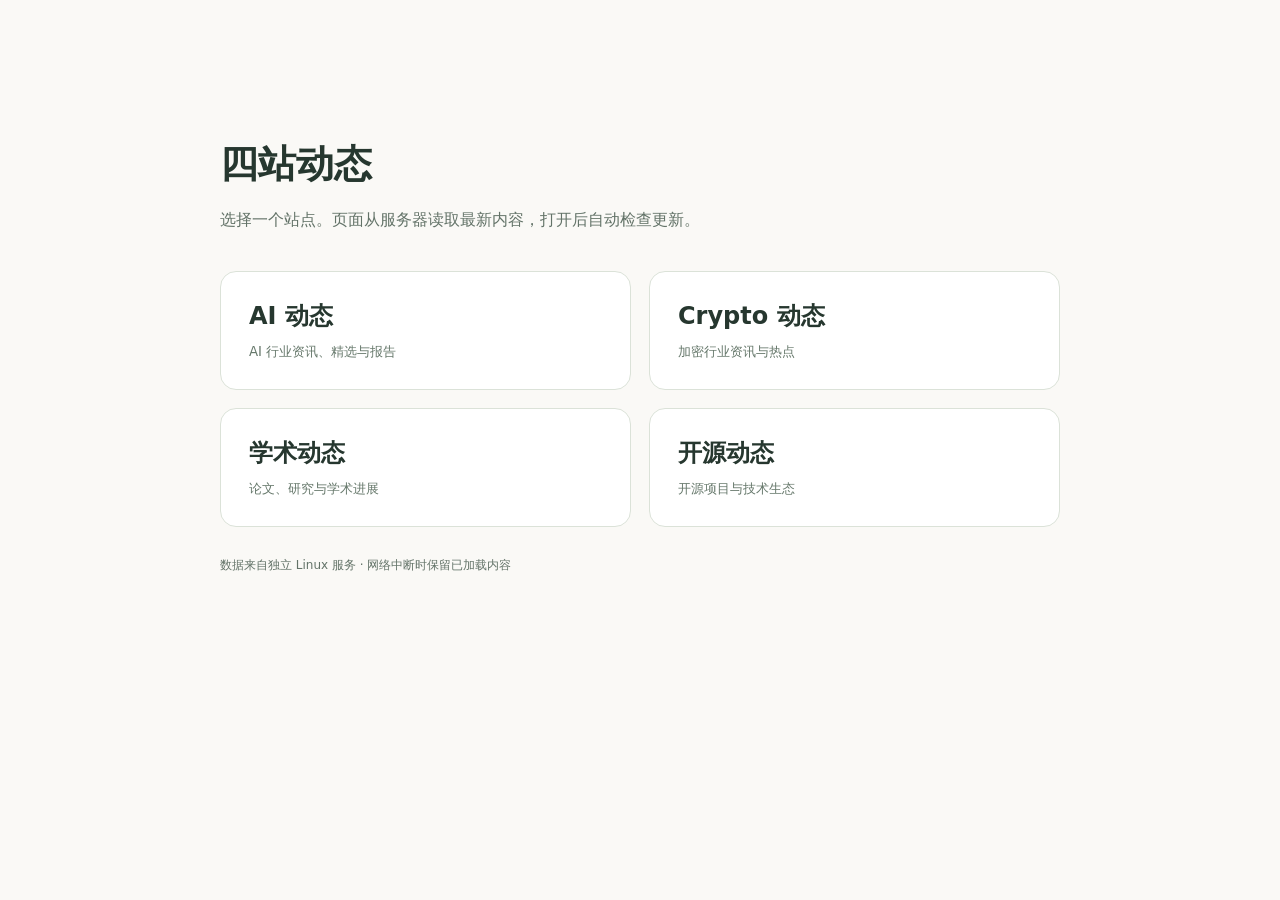
==== index.html @ a40d04ef "Deploy four station live reader" ====
<!doctype html><html lang="zh-CN"><head><meta charset="utf-8"><meta name="viewport" content="width=device-width,initial-scale=1"><title>四站动态</title><style>body{margin:0;background:#faf9f6;color:#26372f;font:16px system-ui,sans-serif}main{max-width:840px;margin:10vh auto;padding:24px}h1{font-size:38px;margin-bottom:12px}p{color:#637368;line-height:1.8}.grid{display:grid;grid-template-columns:1fr 1fr;gap:18px;margin-top:36px}a{display:block;padding:28px;border:1px solid #dbe2d8;border-radius:16px;color:inherit;text-decoration:none;background:white}a:hover{border-color:#548b68}strong{display:block;font-size:24px;margin-bottom:9px}small{color:#66786b}@media(max-width:560px){.grid{grid-template-columns:1fr}main{margin:3vh auto}h1{font-size:30px}}</style></head><body><main><h1>四站动态</h1><p>选择一个站点。页面从服务器读取最新内容，打开后自动检查更新。</p><div class="grid"><a href="./ai/"><strong>AI 动态</strong><small>AI 行业资讯、精选与报告</small></a><a href="./crypto/"><strong>Crypto 动态</strong><small>加密行业资讯与热点</small></a><a href="./acad/"><strong>学术动态</strong><small>论文、研究与学术进展</small></a><a href="./open/"><strong>开源动态</strong><small>开源项目与技术生态</small></a></div><p style="font-size:12px;margin-top:28px">数据来自独立 Linux 服务 · 网络中断时保留已加载内容</p></main></body></html>
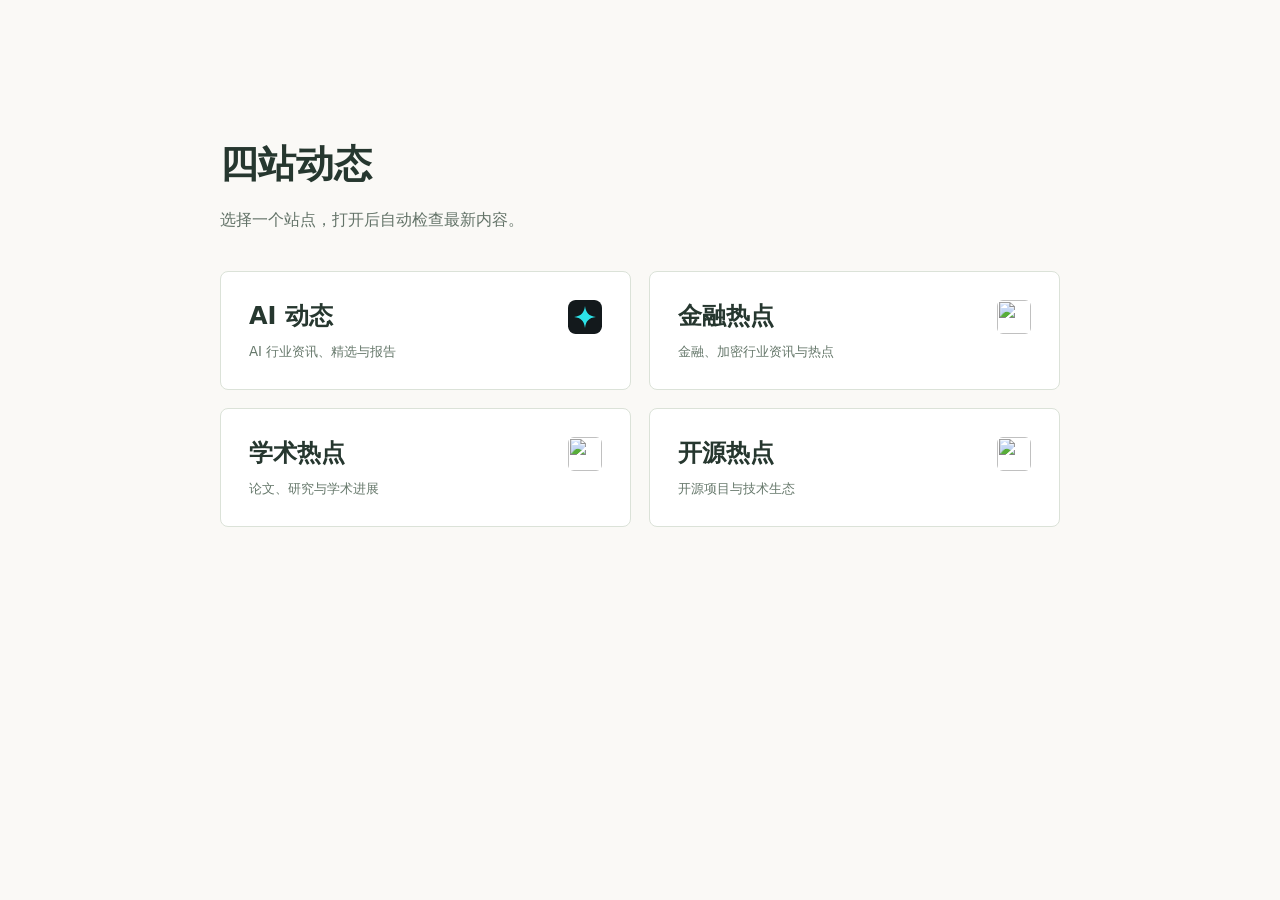
==== commit 4491990d: "Deploy four station live reader" ====
--- a/index.html
+++ b/index.html
@@ -1 +1,9 @@
-<!doctype html><html lang="zh-CN"><head><meta charset="utf-8"><meta name="viewport" content="width=device-width,initial-scale=1"><title>四站动态</title><style>body{margin:0;background:#faf9f6;color:#26372f;font:16px system-ui,sans-serif}main{max-width:840px;margin:10vh auto;padding:24px}h1{font-size:38px;margin-bottom:12px}p{color:#637368;line-height:1.8}.grid{display:grid;grid-template-columns:1fr 1fr;gap:18px;margin-top:36px}a{display:block;padding:28px;border:1px solid #dbe2d8;border-radius:16px;color:inherit;text-decoration:none;background:white}a:hover{border-color:#548b68}strong{display:block;font-size:24px;margin-bottom:9px}small{color:#66786b}@media(max-width:560px){.grid{grid-template-columns:1fr}main{margin:3vh auto}h1{font-size:30px}}</style></head><body><main><h1>四站动态</h1><p>选择一个站点。页面从服务器读取最新内容，打开后自动检查更新。</p><div class="grid"><a href="./ai/"><strong>AI 动态</strong><small>AI 行业资讯、精选与报告</small></a><a href="./crypto/"><strong>Crypto 动态</strong><small>加密行业资讯与热点</small></a><a href="./acad/"><strong>学术动态</strong><small>论文、研究与学术进展</small></a><a href="./open/"><strong>开源动态</strong><small>开源项目与技术生态</small></a></div><p style="font-size:12px;margin-top:28px">数据来自独立 Linux 服务 · 网络中断时保留已加载内容</p></main></body></html>
+<!doctype html>
+<html lang="zh-CN"><head><meta charset="utf-8"><meta name="viewport" content="width=device-width,initial-scale=1"><title>四站动态</title>
+<style>body{margin:0;background:#faf9f6;color:#26372f;font:16px system-ui,sans-serif}main{max-width:840px;margin:10vh auto;padding:24px}h1{font-size:38px;margin-bottom:12px}p{color:#637368;line-height:1.8}.grid{display:grid;grid-template-columns:1fr 1fr;gap:18px;margin-top:36px}a{display:block;padding:28px;border:1px solid #dbe2d8;border-radius:8px;color:inherit;text-decoration:none;background:white}a:hover,a:focus-visible{border-color:#548b68;outline:2px solid #548b6840;outline-offset:3px}img{width:34px;height:34px;float:right;margin-left:16px;border-radius:6px}strong{display:block;font-size:24px;margin-bottom:9px}small{color:#66786b}@media(max-width:560px){.grid{grid-template-columns:1fr}main{margin:3vh auto}h1{font-size:30px}}</style></head>
+<body><main><h1>四站动态</h1><p>选择一个站点，打开后自动检查最新内容。</p><div class="grid">
+<a href="./ai/"><img src="./icons/ai.svg" alt="" width="34" height="34"><strong>AI 动态</strong><small>AI 行业资讯、精选与报告</small></a>
+<a href="./crypto/"><img src="./icons/crypto.svg" alt="" width="34" height="34"><strong>金融热点</strong><small>金融、加密行业资讯与热点</small></a>
+<a href="./acad/"><img src="./icons/acad.svg" alt="" width="34" height="34"><strong>学术热点</strong><small>论文、研究与学术进展</small></a>
+<a href="./open/"><img src="./icons/open.svg" alt="" width="34" height="34"><strong>开源热点</strong><small>开源项目与技术生态</small></a>
+</div></main></body></html>
